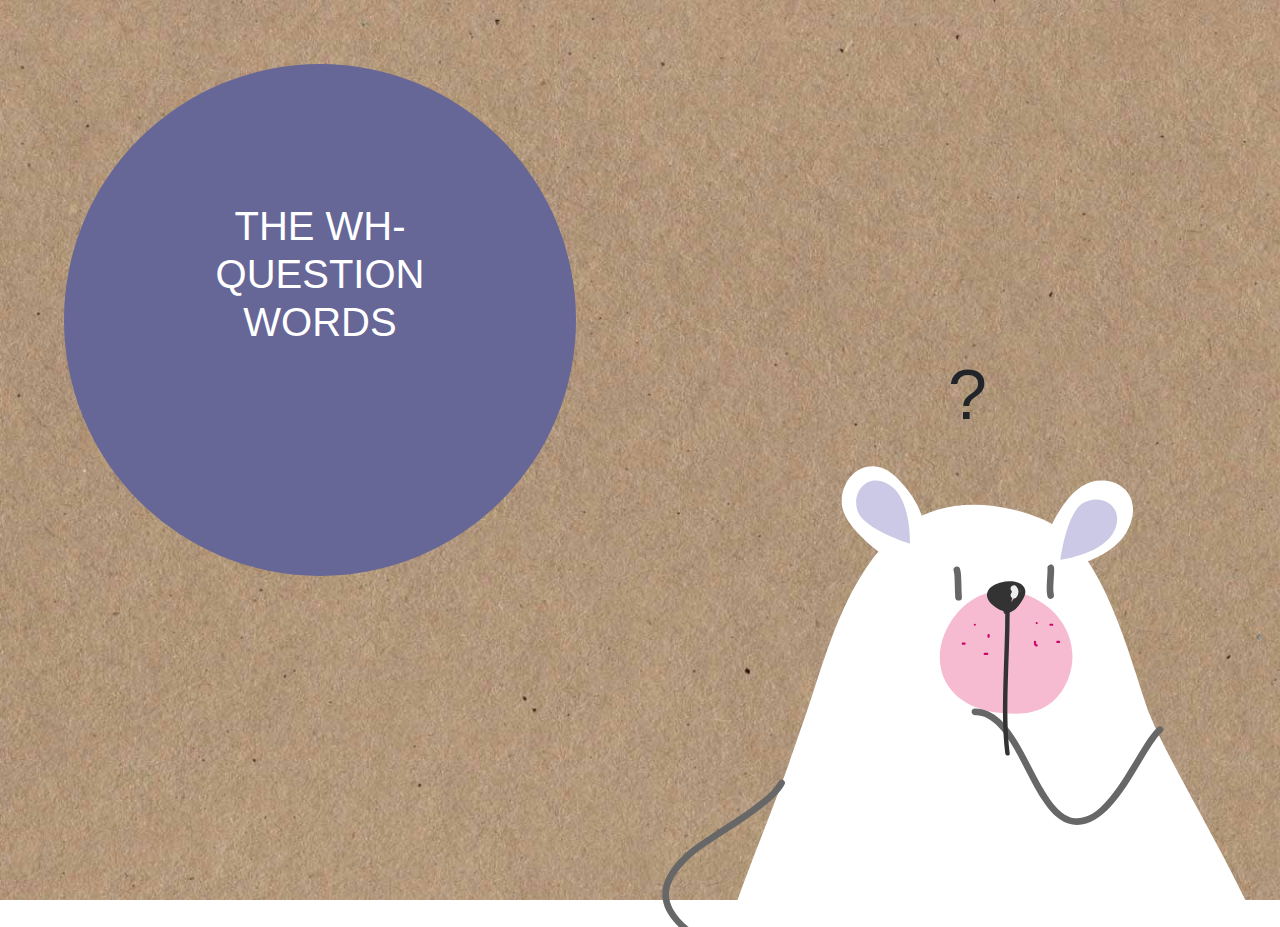
==== index.html @ 99a5041b "Correct css + background optimized image" ====
<!DOCTYPE html>
<html>
	<head>
		<script src="https://ajax.googleapis.com/ajax/libs/jquery/3.4.1/jquery.min.js"></script>
		<link href="https://fonts.googleapis.com/css2?family=Bree+Serif&display=swap" rel="stylesheet">
		<link rel="stylesheet" href="https://stackpath.bootstrapcdn.com/bootstrap/4.3.1/css/bootstrap.min.css" integrity="sha384-ggOyR0iXCbMQv3Xipma34MD+dH/1fQ784/j6cY/iJTQUOhcWr7x9JvoRxT2MZw1T" crossorigin="anonymous">
		<meta name="viewport" content="width=device-width, initial-scale=1.0">
		<meta charset="utf-8">		
		<title>The Wh- question words</title>
	</head>
	<script>
	$(document).ready(function() {
		//changeBoxWidth();
		$(window).resize(function() {
			//changeBoxWidth();
		}
	function changeBoxWidth() {
		if ( $( window ).width() > window.innerWidth) {
		    $('.box').css('width', '100%');
		} else {
		    $('.box').css('width', '50%');
		}
	}
	});
	</script>
	<style>
		html, body, div#cover {
			height: 101%;
		} 
		body {
			box-sizing: border-box;		
	    	background: url(cover-background.jpg) no-repeat center fixed;
	    	background-size: cover;	
	    	text-align: center;
		}
		img {
			width: 100%;
		}
		div#cover {
			position: relative;
		}
		.circle-title {
    		padding: 5%;
		}
		.circle-title div {
		    background-color: #666697;
		    position: relative;
			position: relative;	    
		    display: inline-block;
		    width: 100%;
		    height: 0;
		    padding: 50% 0;
		    border-radius: 50%;	    
		}
		.circle-title h1 {
			margin-top: -23%;	
			color: #FFF;
			text-transform: uppercase;
		    white-space: nowrap;		
		}	
		.illustration {
			position: absolute;
			bottom: 0;
		}
		.question-mark {
		    font-size: 70px;
		}
	@media only screen and (max-width: 320px) {
		img {
		    width: 150%;
		    margin-left: -10%;
		}
	}	
	@media only screen and (max-width: 480px) and (min-height: 800px) {
		.circle-title div {		
			top: 40%;
			transform: translateY(-40%);	
		}
	}	
	@media only screen and (min-width: 576px) {
		
	}
	</style>
	<body class="container-fluid">
		<div id="cover" class="row">
			<div class="box col-md-6 circle-title">
				<div>
					<h1>The Wh-<br/>question<br/>words</h1>
				</div>
			</div>
			<div class="box col-md-6">
				<div class="illustration">
					<div class="question-mark">?</div>
		  			<img src="cover-bear.svg" alt="Polar bear" />
		  		</div>
			</div>
		</div>
	</body>
</html>
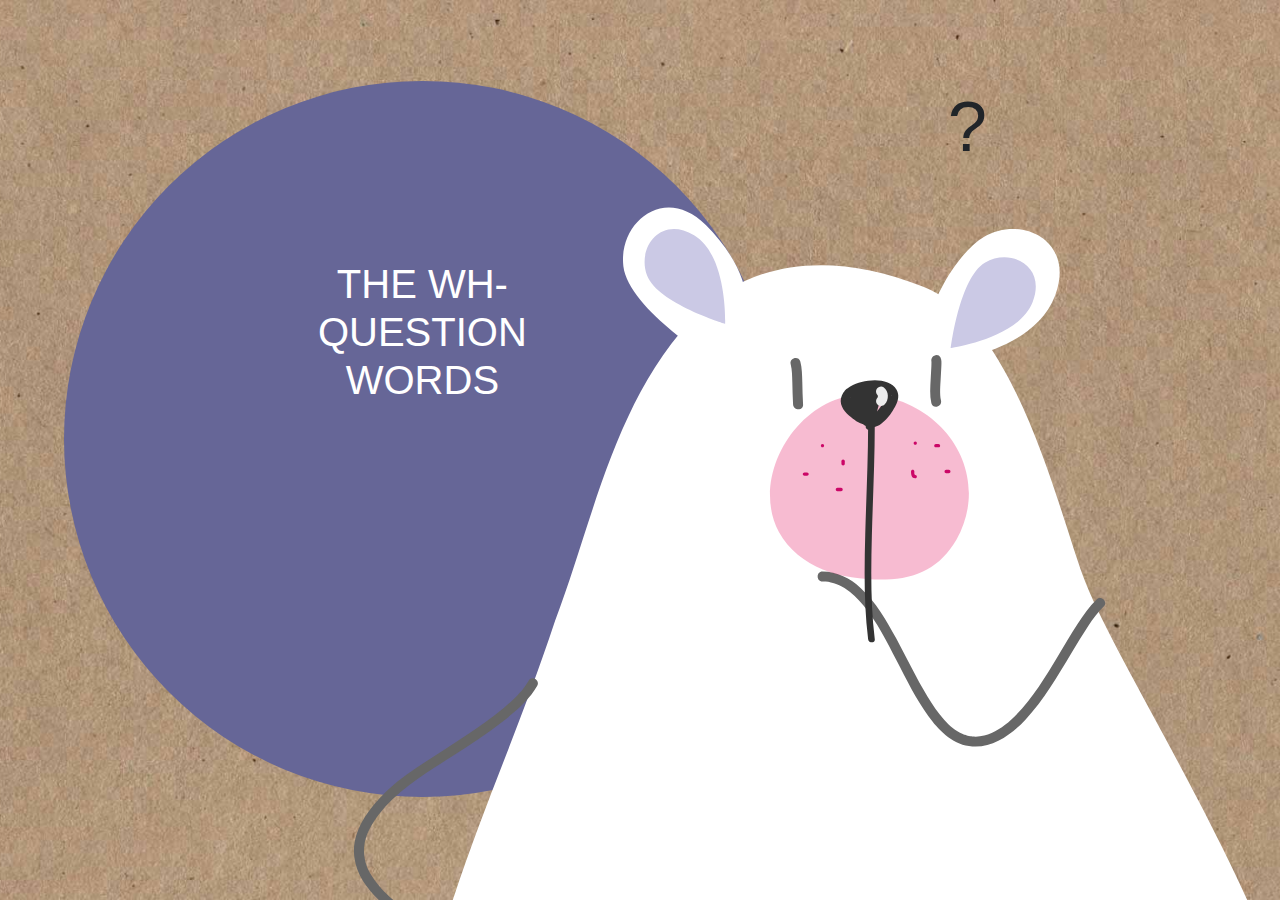
==== commit 87ca9b57: "Add (max-width: 319px) and (min-width: 568px) queries" ====
--- a/index.html
+++ b/index.html
@@ -25,7 +25,7 @@
 	</script>
 	<style>
 		html, body, div#cover {
-			height: 101%;
+			height: 100%;
 		} 
 		body {
 			box-sizing: border-box;		
@@ -53,7 +53,7 @@
 		    border-radius: 50%;	    
 		}
 		.circle-title h1 {
-			margin-top: -23%;	
+			margin-top: -25%;	
 			color: #FFF;
 			text-transform: uppercase;
 		    white-space: nowrap;		
@@ -65,30 +65,43 @@
 		.question-mark {
 		    font-size: 70px;
 		}
-	@media only screen and (max-width: 320px) {
+	@media only screen and (max-width: 319px) {
+		h1 {
+		    font-size: 1.4rem;
+		}		
 		img {
 		    width: 150%;
 		    margin-left: -10%;
 		}
+	}		
+	@media only screen and (min-width: 568px) {
+		.col-sm-6 {
+		    -ms-flex: 0 0 50%;
+		    flex: 0 0 50%;
+		    max-width: 50%;
+		}		
 	}	
-	@media only screen and (max-width: 480px) and (min-height: 800px) {
+	@media only screen and (min-width: 568px) and (min-height: 568px) {
 		.circle-title div {		
-			top: 40%;
-			transform: translateY(-40%);	
+			top: 30%;
+			transform: translateY(-30%);
+		    width: 140%;
+		    padding: 70% 0;				
 		}
+		img {
+		    width: 150%;
+		    margin-left: -50%;
+		}		
 	}	
-	@media only screen and (min-width: 576px) {
-		
-	}
 	</style>
 	<body class="container-fluid">
 		<div id="cover" class="row">
-			<div class="box col-md-6 circle-title">
+			<div class="col-sm-6 circle-title">
 				<div>
 					<h1>The Wh-<br/>question<br/>words</h1>
 				</div>
 			</div>
-			<div class="box col-md-6">
+			<div class="col-sm-6">
 				<div class="illustration">
 					<div class="question-mark">?</div>
 		  			<img src="cover-bear.svg" alt="Polar bear" />
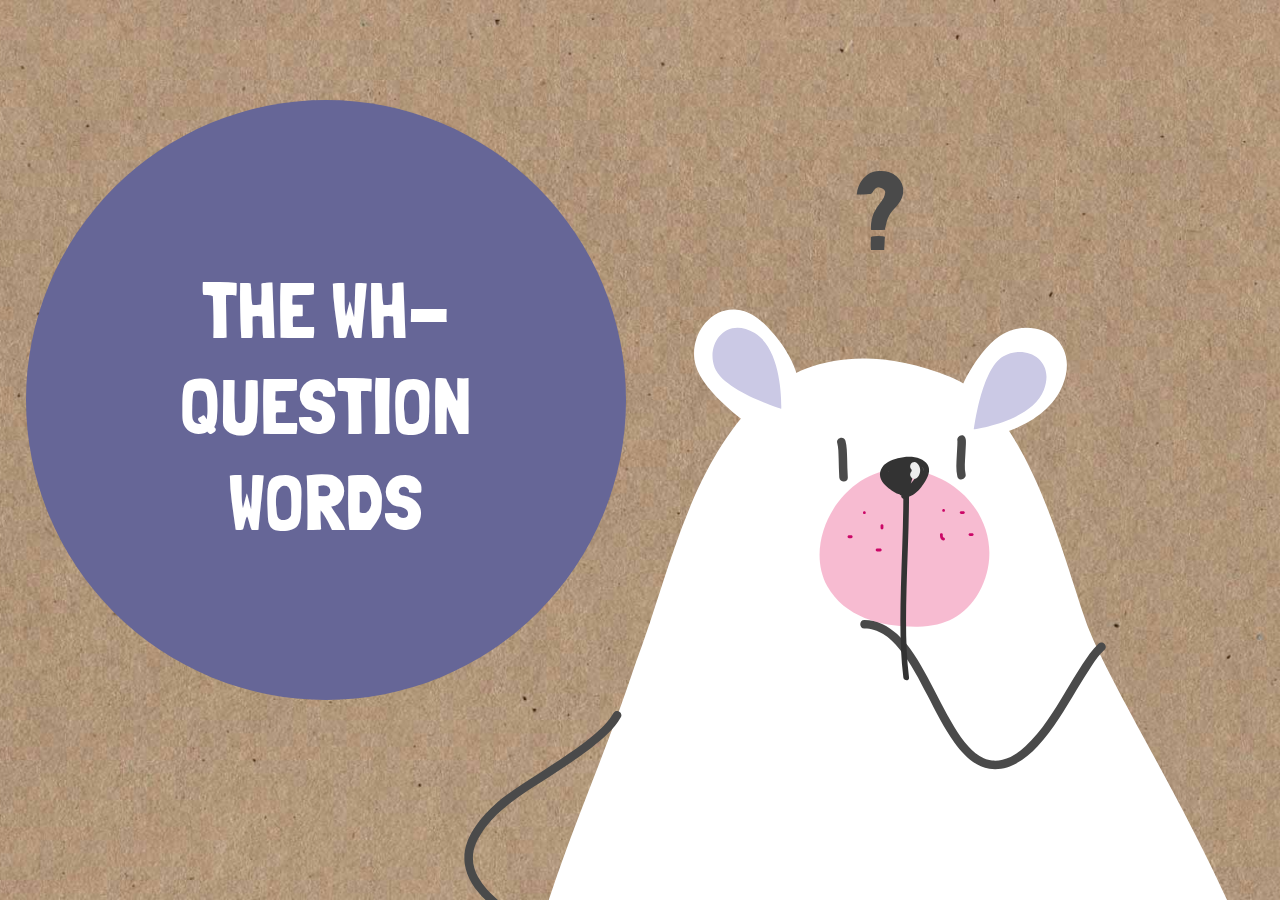
==== commit 9884c4ac: "All queries + change bear.svg" ====
--- a/index.html
+++ b/index.html
@@ -3,6 +3,7 @@
 	<head>
 		<script src="https://ajax.googleapis.com/ajax/libs/jquery/3.4.1/jquery.min.js"></script>
 		<link href="https://fonts.googleapis.com/css2?family=Bree+Serif&display=swap" rel="stylesheet">
+		<link href="https://fonts.googleapis.com/css2?family=Londrina+Solid:wght@900&display=swap" rel="stylesheet">		
 		<link rel="stylesheet" href="https://stackpath.bootstrapcdn.com/bootstrap/4.3.1/css/bootstrap.min.css" integrity="sha384-ggOyR0iXCbMQv3Xipma34MD+dH/1fQ784/j6cY/iJTQUOhcWr7x9JvoRxT2MZw1T" crossorigin="anonymous">
 		<meta name="viewport" content="width=device-width, initial-scale=1.0">
 		<meta charset="utf-8">		
@@ -34,45 +35,63 @@
 	    	text-align: center;
 		}
 		img {
-			width: 100%;
+		    width: 150%;
+		    margin-left: -50%;
 		}
+		h1 {
+			font-size: 1.4em;	
+		}		
 		div#cover {
 			position: relative;
+			font-family: 'Londrina Solid', cursive;			
 		}
 		.circle-title {
-    		padding: 5%;
+    		padding: 4%;
 		}
 		.circle-title div {
 		    background-color: #666697;
-		    position: relative;
-			position: relative;	    
+		    position: relative;  
 		    display: inline-block;
 		    width: 100%;
-		    height: 0;
+		    height: 0;   
 		    padding: 50% 0;
 		    border-radius: 50%;	    
 		}
 		.circle-title h1 {
-			margin-top: -25%;	
+			margin-top: -30%;	
 			color: #FFF;
 			text-transform: uppercase;
-		    white-space: nowrap;		
+		    white-space: nowrap;	
 		}	
 		.illustration {
 			position: absolute;
 			bottom: 0;
 		}
 		.question-mark {
-		    font-size: 70px;
+		    color: #4a4a4a;
+			font-size: 5em;		    
+		}		
+	@media only screen and (min-width: 221px) {		
+		h1 {
+		    font-size: 2.5em;
+		}	
+	}		
+	@media only screen and (min-width: 320px) {	
+		h1 {
+		    font-size: 3.2em;
+		}			
+		img {
+		    width: 90%;
+		    margin-left: 0;
 		}
-	@media only screen and (max-width: 319px) {
+	}	
+	@media only screen and (max-width: 567px) and (max-height: 567px) {
 		h1 {
-		    font-size: 1.4rem;
+		    font-size: 2.5em;
+		}			
+		.col-sm-6 {
+		    width: 50%;
 		}		
-		img {
-		    width: 150%;
-		    margin-left: -10%;
-		}
 	}		
 	@media only screen and (min-width: 568px) {
 		.col-sm-6 {
@@ -81,18 +100,79 @@
 		    max-width: 50%;
 		}		
 	}	
-	@media only screen and (min-width: 568px) and (min-height: 568px) {
+	@media only screen and (min-width: 568px) and (min-height: 500px) {
 		.circle-title div {		
 			top: 30%;
 			transform: translateY(-30%);
 		    width: 140%;
 		    padding: 70% 0;				
 		}
+		.question-mark {
+		    margin-left: -40%;
+		}
 		img {
 		    width: 150%;
 		    margin-left: -50%;
+		}					
+	
+	}	
+	@media only screen and (min-width: 768px) and (min-height: 500px) {	
+		h1 {
+		    font-size: 4em;
+		}	
+		.question-mark {
+			margin-left: -15%;
+			font-size: 6em;					    
 		}		
+		.circle-title {
+		    padding: 2%;
+		}
+		.circle-title div {		
+		    width: 120%;
+		    padding: 60% 0;				
+		}	
+		.circle-title h1 {
+			margin-top: -27%;
+		}
+		img {
+		    width: 120%;
+		    margin-left: -20%;
+		}																
+	}
+	@media only screen and (min-width: 992px) {	
+		h1 {
+		    font-size: 5em;
+		}	
+		.question-mark {
+			font-size: 7em;		    
+		}								
 	}	
+	@media only screen and (min-width: 1200px) {	
+		.circle-title div {
+		    width: 600px;
+		    height: 600px;  
+		    padding: 0;
+		}		
+		.circle-title h1 {
+			margin-top: 27%;
+		}	
+		img {
+		    width: 800px;
+		    margin-left: -200px;
+		}	
+		.question-mark {
+			margin-left: -150px;		    
+		}					
+	}	
+	@media only screen and (min-width: 1200px) and (max-height: 700px) {
+		img {
+	    	width: 80%;
+	    	margin-left: 0;
+		}	
+		.question-mark {
+		    margin-left: 0;
+		}		
+	}				
 	</style>
 	<body class="container-fluid">
 		<div id="cover" class="row">
@@ -103,7 +183,7 @@
 			</div>
 			<div class="col-sm-6">
 				<div class="illustration">
-					<div class="question-mark">?</div>
+					<h1 class="question-mark">?</h1>
 		  			<img src="cover-bear.svg" alt="Polar bear" />
 		  		</div>
 			</div>
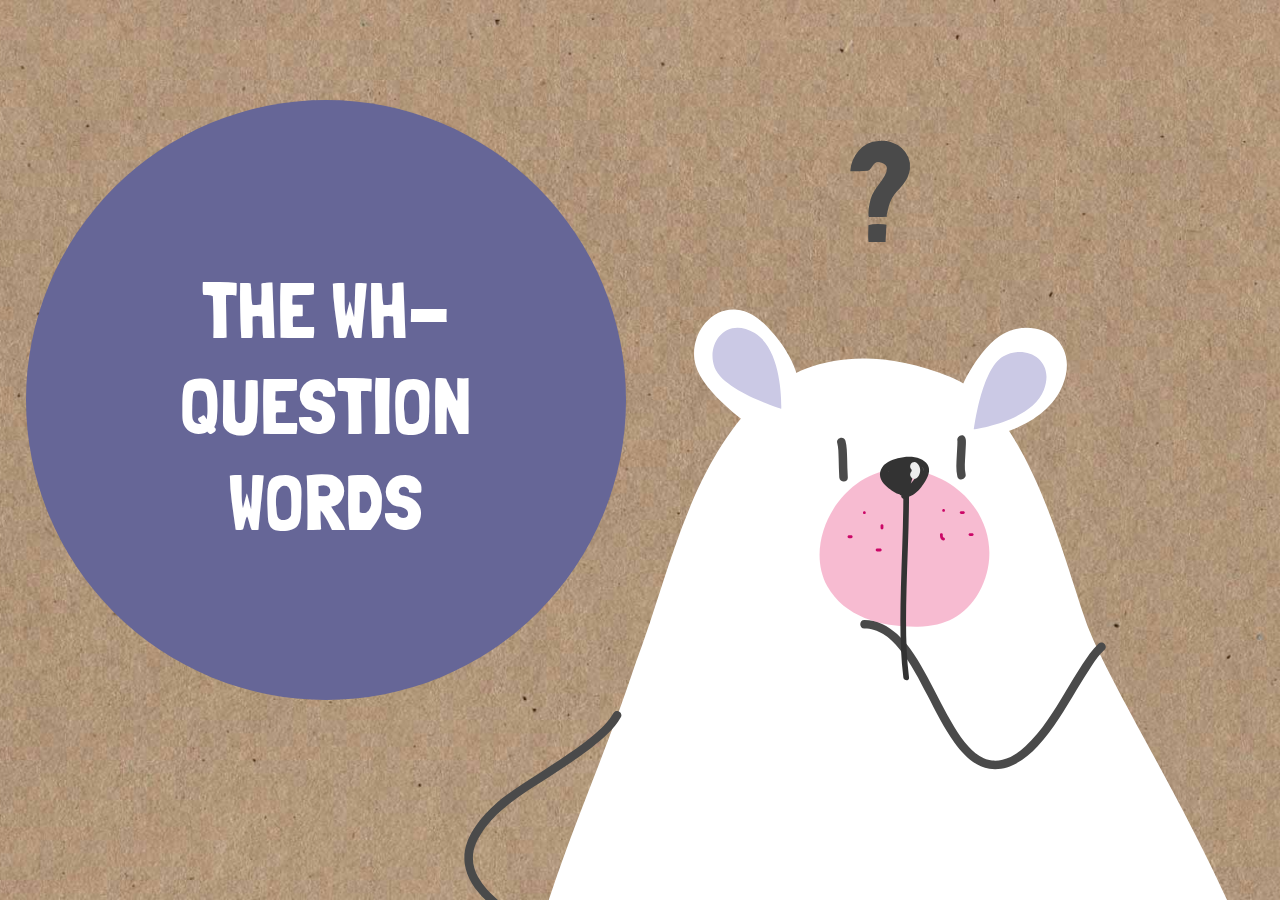
==== commit 87d7ce81: "Add animation. Correct details" ====
--- a/index.html
+++ b/index.html
@@ -69,8 +69,21 @@
 		}
 		.question-mark {
 		    color: #4a4a4a;
-			font-size: 5em;		    
-		}		
+			font-size: 7em;		
+		  	-webkit-animation: question-mark-movement 1s linear infinite;	
+		  	-moz-animation: question-mark-movement 1s linear infinite;	
+		  	animation: question-mark-movement 1s linear infinite;	
+		  	transform-origin: bottom center;		    
+		}
+		@keyframes question-mark-movement {
+		  0%   {transform: rotate(-20deg);}
+		  50%  {transform: rotate(-20deg);}
+		  51%  {transform: rotate(20deg);}
+		  100% {transform: rotate(20deg);}
+		}		
+@-moz-keyframes {}
+@-webkit-keyframes {}
+		
 	@media only screen and (min-width: 221px) {		
 		h1 {
 		    font-size: 2.5em;
@@ -122,7 +135,7 @@
 		}	
 		.question-mark {
 			margin-left: -15%;
-			font-size: 6em;					    
+			font-size: 8em;					    
 		}		
 		.circle-title {
 		    padding: 2%;
@@ -144,7 +157,7 @@
 		    font-size: 5em;
 		}	
 		.question-mark {
-			font-size: 7em;		    
+			font-size: 9em;		    
 		}								
 	}	
 	@media only screen and (min-width: 1200px) {	
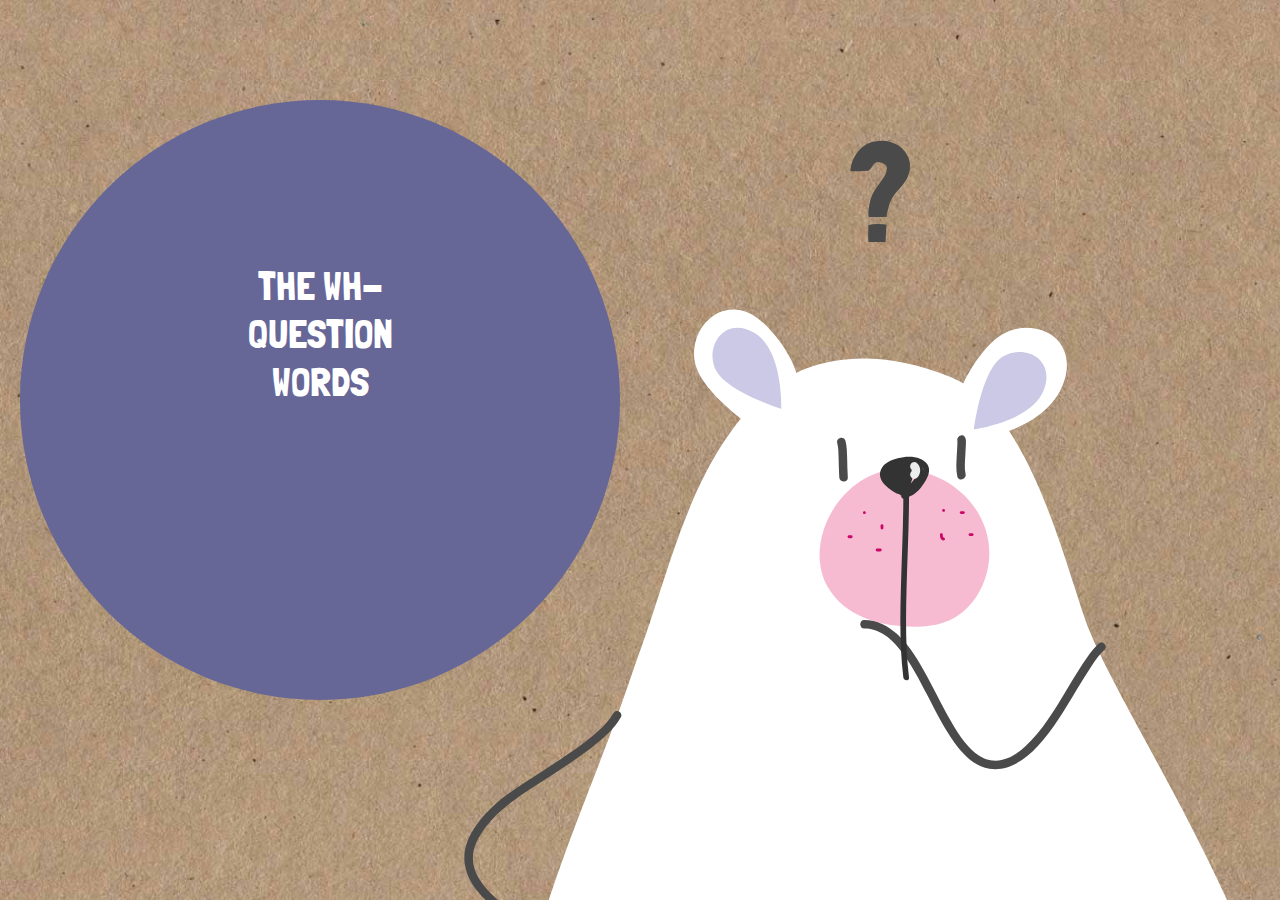
==== commit 52d8561a: "separate files in css, js and html. Delete unused files" ====
--- a/index.html
+++ b/index.html
@@ -2,191 +2,15 @@
 <html>
 	<head>
 		<script src="https://ajax.googleapis.com/ajax/libs/jquery/3.4.1/jquery.min.js"></script>
+		<script src="the-wh-words.js"></script>		
 		<link href="https://fonts.googleapis.com/css2?family=Bree+Serif&display=swap" rel="stylesheet">
-		<link href="https://fonts.googleapis.com/css2?family=Londrina+Solid:wght@900&display=swap" rel="stylesheet">		
+		<link href="https://fonts.googleapis.com/css2?family=Londrina+Solid:wght@900&display=swap" rel="stylesheet">	
+		<link rel="stylesheet" type="text/css" href="the-wh-words.css">			
 		<link rel="stylesheet" href="https://stackpath.bootstrapcdn.com/bootstrap/4.3.1/css/bootstrap.min.css" integrity="sha384-ggOyR0iXCbMQv3Xipma34MD+dH/1fQ784/j6cY/iJTQUOhcWr7x9JvoRxT2MZw1T" crossorigin="anonymous">
 		<meta name="viewport" content="width=device-width, initial-scale=1.0">
 		<meta charset="utf-8">		
 		<title>The Wh- question words</title>
 	</head>
-	<script>
-	$(document).ready(function() {
-		//changeBoxWidth();
-		$(window).resize(function() {
-			//changeBoxWidth();
-		}
-	function changeBoxWidth() {
-		if ( $( window ).width() > window.innerWidth) {
-		    $('.box').css('width', '100%');
-		} else {
-		    $('.box').css('width', '50%');
-		}
-	}
-	});
-	</script>
-	<style>
-		html, body, div#cover {
-			height: 100%;
-		} 
-		body {
-			box-sizing: border-box;		
-	    	background: url(cover-background.jpg) no-repeat center fixed;
-	    	background-size: cover;	
-	    	text-align: center;
-		}
-		img {
-		    width: 150%;
-		    margin-left: -50%;
-		}
-		h1 {
-			font-size: 1.4em;	
-		}		
-		div#cover {
-			position: relative;
-			font-family: 'Londrina Solid', cursive;			
-		}
-		.circle-title {
-    		padding: 4%;
-		}
-		.circle-title div {
-		    background-color: #666697;
-		    position: relative;  
-		    display: inline-block;
-		    width: 100%;
-		    height: 0;   
-		    padding: 50% 0;
-		    border-radius: 50%;	    
-		}
-		.circle-title h1 {
-			margin-top: -30%;	
-			color: #FFF;
-			text-transform: uppercase;
-		    white-space: nowrap;	
-		}	
-		.illustration {
-			position: absolute;
-			bottom: 0;
-		}
-		.question-mark {
-		    color: #4a4a4a;
-			font-size: 7em;		
-		  	-webkit-animation: question-mark-movement 1s linear infinite;	
-		  	-moz-animation: question-mark-movement 1s linear infinite;	
-		  	animation: question-mark-movement 1s linear infinite;	
-		  	transform-origin: bottom center;		    
-		}
-		@keyframes question-mark-movement {
-		  0%   {transform: rotate(-20deg);}
-		  50%  {transform: rotate(-20deg);}
-		  51%  {transform: rotate(20deg);}
-		  100% {transform: rotate(20deg);}
-		}		
-@-moz-keyframes {}
-@-webkit-keyframes {}
-		
-	@media only screen and (min-width: 221px) {		
-		h1 {
-		    font-size: 2.5em;
-		}	
-	}		
-	@media only screen and (min-width: 320px) {	
-		h1 {
-		    font-size: 3.2em;
-		}			
-		img {
-		    width: 90%;
-		    margin-left: 0;
-		}
-	}	
-	@media only screen and (max-width: 567px) and (max-height: 567px) {
-		h1 {
-		    font-size: 2.5em;
-		}			
-		.col-sm-6 {
-		    width: 50%;
-		}		
-	}		
-	@media only screen and (min-width: 568px) {
-		.col-sm-6 {
-		    -ms-flex: 0 0 50%;
-		    flex: 0 0 50%;
-		    max-width: 50%;
-		}		
-	}	
-	@media only screen and (min-width: 568px) and (min-height: 500px) {
-		.circle-title div {		
-			top: 30%;
-			transform: translateY(-30%);
-		    width: 140%;
-		    padding: 70% 0;				
-		}
-		.question-mark {
-		    margin-left: -40%;
-		}
-		img {
-		    width: 150%;
-		    margin-left: -50%;
-		}					
-	
-	}	
-	@media only screen and (min-width: 768px) and (min-height: 500px) {	
-		h1 {
-		    font-size: 4em;
-		}	
-		.question-mark {
-			margin-left: -15%;
-			font-size: 8em;					    
-		}		
-		.circle-title {
-		    padding: 2%;
-		}
-		.circle-title div {		
-		    width: 120%;
-		    padding: 60% 0;				
-		}	
-		.circle-title h1 {
-			margin-top: -27%;
-		}
-		img {
-		    width: 120%;
-		    margin-left: -20%;
-		}																
-	}
-	@media only screen and (min-width: 992px) {	
-		h1 {
-		    font-size: 5em;
-		}	
-		.question-mark {
-			font-size: 9em;		    
-		}								
-	}	
-	@media only screen and (min-width: 1200px) {	
-		.circle-title div {
-		    width: 600px;
-		    height: 600px;  
-		    padding: 0;
-		}		
-		.circle-title h1 {
-			margin-top: 27%;
-		}	
-		img {
-		    width: 800px;
-		    margin-left: -200px;
-		}	
-		.question-mark {
-			margin-left: -150px;		    
-		}					
-	}	
-	@media only screen and (min-width: 1200px) and (max-height: 700px) {
-		img {
-	    	width: 80%;
-	    	margin-left: 0;
-		}	
-		.question-mark {
-		    margin-left: 0;
-		}		
-	}				
-	</style>
 	<body class="container-fluid">
 		<div id="cover" class="row">
 			<div class="col-sm-6 circle-title">
@@ -197,7 +21,7 @@
 			<div class="col-sm-6">
 				<div class="illustration">
 					<h1 class="question-mark">?</h1>
-		  			<img src="cover-bear.svg" alt="Polar bear" />
+		  			<img src="img/cover-bear.svg" alt="Polar bear" />
 		  		</div>
 			</div>
 		</div>
--- a/the-wh-words.css
+++ b/the-wh-words.css
@@ -0,0 +1,162 @@
+html, body, div#cover {
+	height: 100%;
+} 
+body {
+	box-sizing: border-box;		
+	background: url(img/cover-background.jpg) no-repeat center fixed;
+	background-size: cover;	
+	text-align: center;
+}
+img {
+    width: 150%;
+    margin-left: -50%;
+}
+h1 {
+	font-size: 1.4em;	
+}		
+div#cover {
+	position: relative;
+	font-family: 'Londrina Solid', cursive;		
+    text-align: center;
+}
+.circle-title {
+	padding: 4%;
+}
+.circle-title div {
+    background-color: #666697;
+    position: relative;  
+    display: inline-block;
+    width: 100%;
+    height: 0;   
+    padding: 50% 0;
+    border-radius: 50%;	    
+}
+.circle-title h1 {
+	margin-top: -30%;	
+	color: #FFF;
+	text-transform: uppercase;
+    white-space: nowrap;	
+}	
+.illustration {
+	position: absolute;
+	bottom: 0;
+}
+.question-mark {
+    color: #4a4a4a;
+	font-size: 7em;		
+  	-webkit-animation: question-mark-movement 1s linear infinite;	
+  	-moz-animation: question-mark-movement 1s linear infinite;	
+  	animation: question-mark-movement 1s linear infinite;	
+  	transform-origin: bottom center;		    
+}
+@keyframes question-mark-movement {
+  0%   {transform: rotate(-20deg);}
+  50%  {transform: rotate(-20deg);}
+  51%  {transform: rotate(20deg);}
+  100% {transform: rotate(20deg);}
+}		
+@-moz-keyframes {}
+@-webkit-keyframes {}
+
+@media only screen and (min-width: 221px) {		
+h1 {
+    font-size: 2.5em;
+}	
+}		
+@media only screen and (min-width: 320px) {	
+h1 {
+    font-size: 3.2em;
+}			
+img {
+    width: 90%;
+    margin-left: 0;
+}
+}	
+@media only screen and (max-width: 567px) and (max-height: 567px) {
+h1 {
+    font-size: 2.5em;
+}			
+.col-sm-6 {
+    width: 50%;
+}		
+}		
+@media only screen and (min-width: 568px) {
+.col-sm-6 {
+    -ms-flex: 0 0 50%;
+    flex: 0 0 50%;
+    max-width: 50%;
+}		
+}	
+@media only screen and (min-width: 568px) and (min-height: 500px) {
+.circle-title div {		
+	top: 30%;
+	transform: translateY(-30%);
+    width: 140%;
+    padding: 70% 0;				
+}
+.question-mark {
+    margin-left: -40%;
+}
+img {
+    width: 150%;
+    margin-left: -50%;
+}					
+
+}	
+@media only screen and (min-width: 768px) and (min-height: 500px) {	
+h1 {
+    font-size: 4em;
+}	
+.question-mark {
+	margin-left: -15%;
+	font-size: 8em;					    
+}		
+.circle-title {
+    padding: 2%;
+}
+.circle-title div {		
+    width: 120%;
+    padding: 60% 0;				
+}	
+.circle-title h1 {
+	margin-top: -27%;
+}
+img {
+    width: 120%;
+    margin-left: -20%;
+}																
+}
+@media only screen and (min-width: 992px) {	
+h1 {
+    font-size: 5em;
+}	
+.question-mark {
+	font-size: 9em;		    
+}								
+}	
+@media only screen and (min-width: 1200px) {	
+.circle-title div {
+    width: 600px;
+    height: 600px;  
+    padding: 0;
+}		
+.circle-title h1 {
+	margin-top: 27%;
+}	
+img {
+    width: 800px;
+    margin-left: -200px;
+}	
+.question-mark {
+	margin-left: -150px;		    
+}					
+}	
+@media only screen and (min-width: 1200px) and (max-height: 700px) {
+img {
+	width: 80%;
+	margin-left: 0;
+}	
+.question-mark {
+    margin-left: 0;
+}		
+}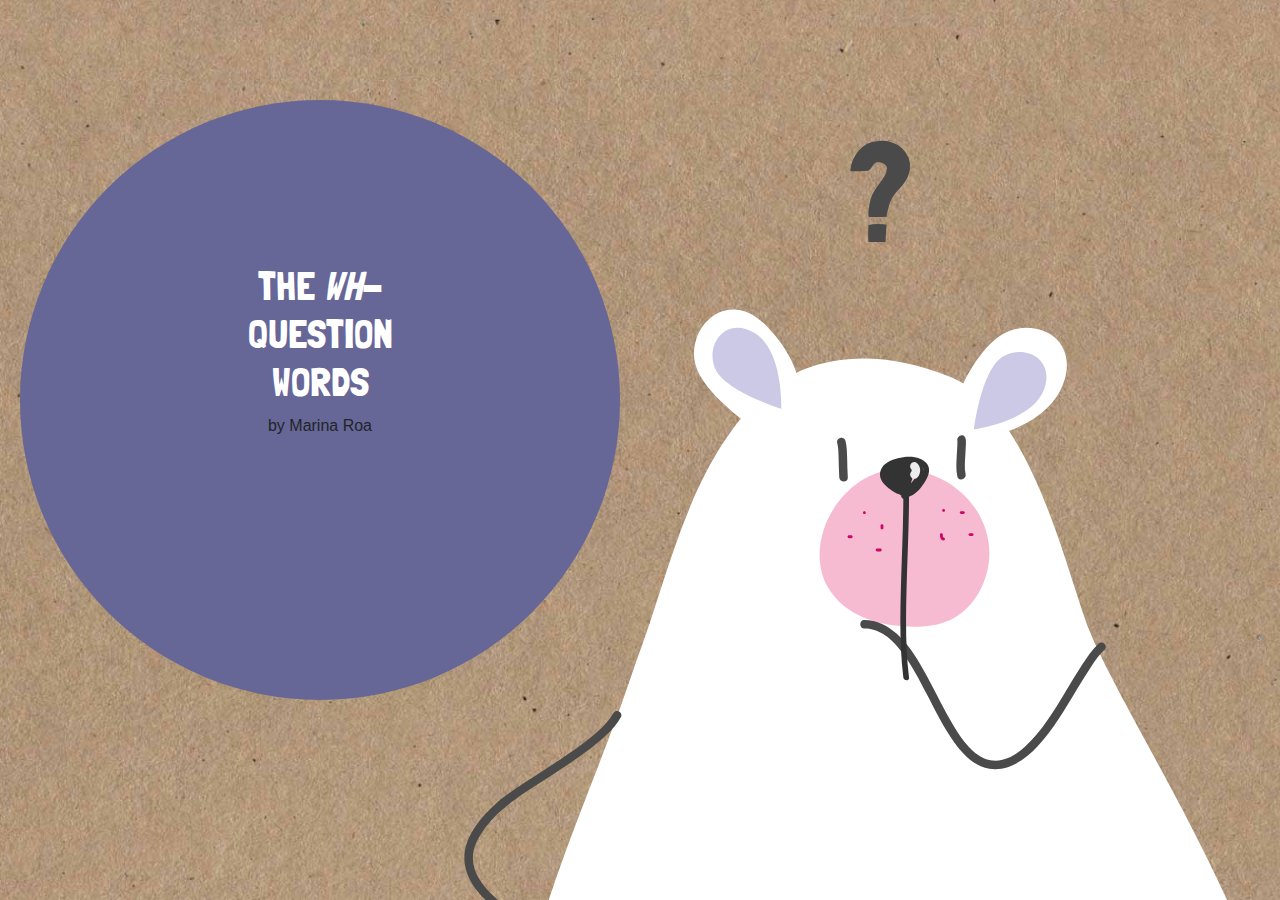
==== commit 4046e96c: "change index.html" ====
--- a/index.html
+++ b/index.html
@@ -15,7 +15,8 @@
 		<div id="cover" class="row">
 			<div class="col-sm-6 circle-title">
 				<div>
-					<h1>The Wh-<br/>question<br/>words</h1>
+					<h1>The <i>Wh</i>-<br/>question<br/>words</h1>
+					<p>by Marina Roa</p>
 				</div>
 			</div>
 			<div class="col-sm-6">
--- a/the-wh-words.css
+++ b/the-wh-words.css
@@ -1,4 +1,4 @@
-html, body, div#cover {
+html, body, div#cover, .tab-index {
 	height: 100%;
 } 
 body {
@@ -13,10 +13,39 @@
 }
 h1 {
 	font-size: 1.4em;	
+    font-family: 'Londrina Solid', cursive; 
+    text-transform: uppercase;    
 }		
 div#cover {
-	position: relative;
-	font-family: 'Londrina Solid', cursive;		
+	position: relative;	
+    text-align: center;
+}
+.wh-card{
+    font-family: 'Bree Serif', serif;
+}
+.wh-card h1 {
+    margin-top: 5%;
+    padding: 10px 30px;
+    width: 88%;
+    color: #666697;
+    background-color: rgba(255, 255, 255, 0.5);
+    border-radius: 0 10px 10px 0;
+}
+.wh-card .text {
+    margin: 30px;
+}
+.wh-card p {
+    color: #FFF;
+    margin-bottom: 0;
+}
+.tab {
+    height: 20vh;
+    text-align: center;
+    padding-left: 30%;
+}
+.tab p {
+    text-transform: uppercase;
+    font-size: 12px;
     text-align: center;
 }
 .circle-title {
@@ -34,7 +63,6 @@
 .circle-title h1 {
 	margin-top: -30%;	
 	color: #FFF;
-	text-transform: uppercase;
     white-space: nowrap;	
 }	
 .illustration {
@@ -57,7 +85,6 @@
 }		
 @-moz-keyframes {}
 @-webkit-keyframes {}
-
 @media only screen and (min-width: 221px) {		
 h1 {
     font-size: 2.5em;
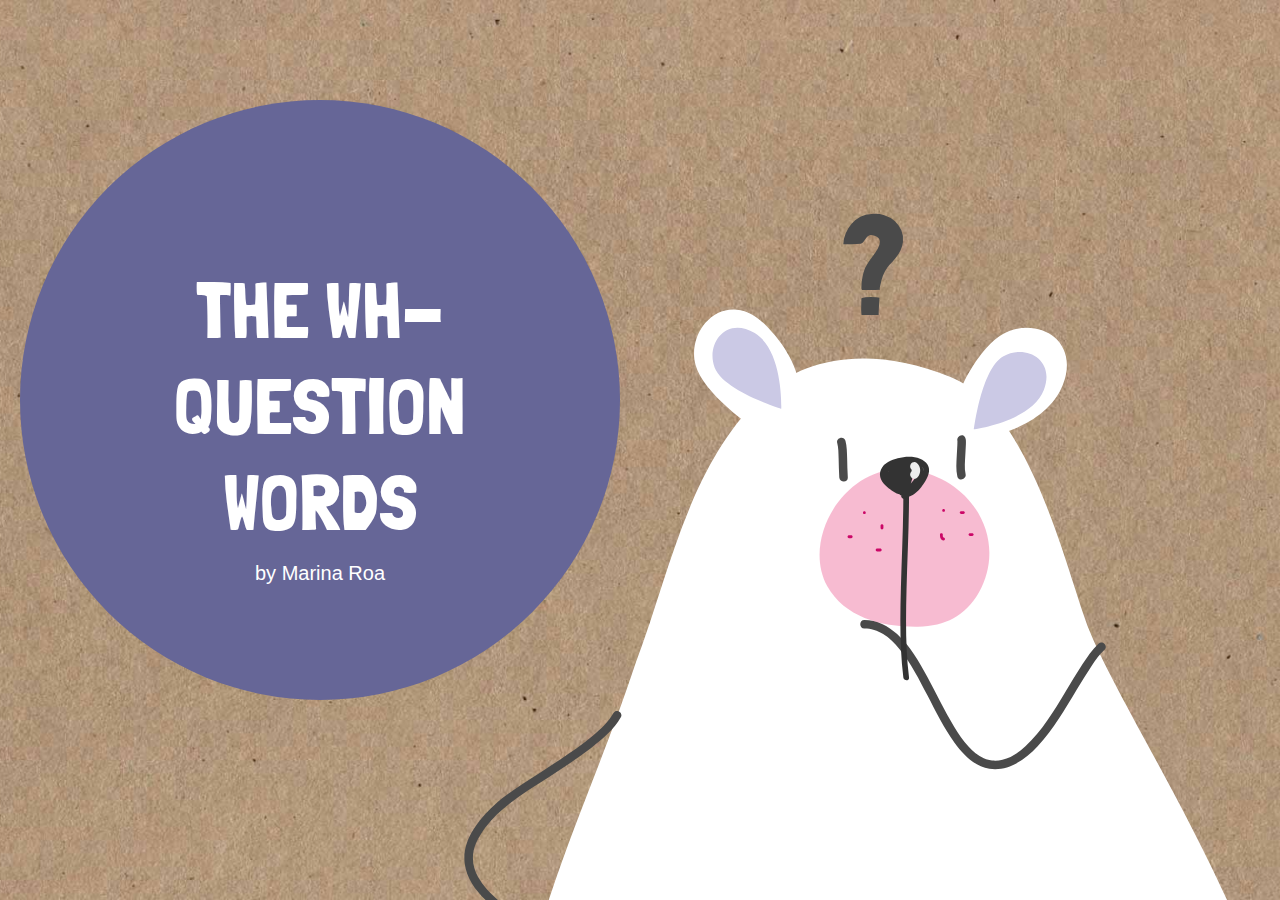
==== commit e36311a8: "Add href to first page and text /illustration author (Marina Roa)" ====
--- a/index.html
+++ b/index.html
@@ -3,7 +3,7 @@
 	<head>
 		<script src="https://ajax.googleapis.com/ajax/libs/jquery/3.4.1/jquery.min.js"></script>
 		<script src="the-wh-words.js"></script>		
-		<link href="https://fonts.googleapis.com/css2?family=Bree+Serif&display=swap" rel="stylesheet">
+		<link href="https://fonts.googleapis.com/css2?family=Questrial&display=swap" rel="stylesheet"> 
 		<link href="https://fonts.googleapis.com/css2?family=Londrina+Solid:wght@900&display=swap" rel="stylesheet">	
 		<link rel="stylesheet" type="text/css" href="the-wh-words.css">			
 		<link rel="stylesheet" href="https://stackpath.bootstrapcdn.com/bootstrap/4.3.1/css/bootstrap.min.css" integrity="sha384-ggOyR0iXCbMQv3Xipma34MD+dH/1fQ784/j6cY/iJTQUOhcWr7x9JvoRxT2MZw1T" crossorigin="anonymous">
@@ -12,19 +12,21 @@
 		<title>The Wh- question words</title>
 	</head>
 	<body class="container-fluid">
-		<div id="cover" class="row">
-			<div class="col-sm-6 circle-title">
-				<div>
-					<h1>The <i>Wh</i>-<br/>question<br/>words</h1>
-					<p>by Marina Roa</p>
+		<a href="01-introduction.html">
+			<div id="cover" class="row">
+				<div class="col-sm-6 circle-title">
+					<div>
+						<h1>The Wh-<br/>question<br/>words</h1>
+						<p>by Marina Roa</p>
+					</div>
+				</div>
+				<div class="col-sm-6">
+					<div class="illustration">
+						<h1 class="question-mark">?</h1>
+			  			<img src="img/cover-bear.svg" alt="Polar bear" />
+			  		</div>
 				</div>
 			</div>
-			<div class="col-sm-6">
-				<div class="illustration">
-					<h1 class="question-mark">?</h1>
-		  			<img src="img/cover-bear.svg" alt="Polar bear" />
-		  		</div>
-			</div>
-		</div>
+		</a>
 	</body>
 </html>--- a/the-wh-words.css
+++ b/the-wh-words.css
@@ -1,18 +1,14 @@
-html, body, div#cover, .tab-index {
+html, body, div#cover, div.wh-card > div, div.tab-index {
 	height: 100%;
 } 
 body {
 	box-sizing: border-box;		
 	background: url(img/cover-background.jpg) no-repeat center fixed;
 	background-size: cover;	
-	text-align: center;
-}
-img {
-    width: 150%;
-    margin-left: -50%;
+	text-align: center;   
 }
 h1 {
-	font-size: 1.4em;	
+	font-size: 1.4em !important;	
     font-family: 'Londrina Solid', cursive; 
     text-transform: uppercase;    
 }		
@@ -20,11 +16,14 @@
 	position: relative;	
     text-align: center;
 }
-.wh-card{
-    font-family: 'Bree Serif', serif;
+.wh-card {
+    font-family: 'Questrial', sans-serif;
+}
+.wh-card .title {
+    padding-top: 10%;    
+    height: 30vh;
 }
 .wh-card h1 {
-    margin-top: 5%;
     padding: 10px 30px;
     width: 88%;
     color: #666697;
@@ -32,24 +31,56 @@
     border-radius: 0 10px 10px 0;
 }
 .wh-card .text {
-    margin: 30px;
+    height: 70vh;
+    display: table-cell;
+    vertical-align: middle;
+    width: 100%;
 }
 .wh-card p {
+    width: 60%;
+    margin: auto;    
     color: #FFF;
     margin-bottom: 0;
+    font-size: 1.3em;
+}
+.wh-card > div.col-2 {
+    background-color: #969696;
+}
+.tab-index {
+    background-color: #f9f9f9;
+    border-radius: 0 30px 30px 0;
 }
 .tab {
+    position: relative;
     height: 20vh;
     text-align: center;
-    padding-left: 30%;
+    padding: 15%;
+    border-top: 1px solid #969696;
+    border-radius: 0 30px 0 0;
+    font-family: 'Source Sans Pro', sans-serif;
+}
+.tab a {
+    margin: 0;
+    position: absolute;
+    top: 50%;
+    left: 50%;
+    transform: translate(-50%, -50%);
+}
+.tab img {
+    height: 100%;
+    max-height: 40px;
+    max-width: 40px;
 }
 .tab p {
     text-transform: uppercase;
     font-size: 12px;
     text-align: center;
+    color: #636363;
+    width: 100%;
 }
 .circle-title {
 	padding: 4%;
+    color: #FFF;    
 }
 .circle-title div {
     background-color: #666697;
@@ -62,16 +93,25 @@
 }
 .circle-title h1 {
 	margin-top: -30%;	
-	color: #FFF;
     white-space: nowrap;	
-}	
+}
+.circle-title p {
+    font-size: 20px;
+}
 .illustration {
 	position: absolute;
 	bottom: 0;
 }
+.illustration img {
+    width: 150%;
+    margin-left: -50%;
+}
 .question-mark {
-    color: #4a4a4a;
-	font-size: 7em;		
+    position: absolute;	
+    margin-top: -66%;
+    left: 20%; 
+    font-size: 5em !important;           	
+    color: #4a4a4a;    
   	-webkit-animation: question-mark-movement 1s linear infinite;	
   	-moz-animation: question-mark-movement 1s linear infinite;	
   	animation: question-mark-movement 1s linear infinite;	
@@ -86,104 +126,115 @@
 @-moz-keyframes {}
 @-webkit-keyframes {}
 @media only screen and (min-width: 221px) {		
-h1 {
-    font-size: 2.5em;
-}	
+    h1 {
+        font-size: 2.5em !important;
+    }	
+    .question-mark {
+        margin-top: -50%;
+        font-size: 6em !important;
+    }
 }		
 @media only screen and (min-width: 320px) {	
-h1 {
-    font-size: 3.2em;
-}			
-img {
-    width: 90%;
-    margin-left: 0;
-}
+/*    h1 {
+        font-size: 3.2em !important;
+    }	*/		
+    .illustration img {
+        width: 90%;
+        margin-left: 0;
+    }
+    .question-mark {
+        margin-top: -32%;
+        left: 46%;    
+    }
 }	
 @media only screen and (max-width: 567px) and (max-height: 567px) {
-h1 {
-    font-size: 2.5em;
-}			
-.col-sm-6 {
-    width: 50%;
-}		
-}		
+    h1 {
+        font-size: 2.5em !important;
+    }			
+    .col-sm-6 {
+        width: 50%;
+    }				
+}	
 @media only screen and (min-width: 568px) {
-.col-sm-6 {
-    -ms-flex: 0 0 50%;
-    flex: 0 0 50%;
-    max-width: 50%;
-}		
-}	
+    .col-sm-6 {
+        -ms-flex: 0 0 50%;
+        flex: 0 0 50%;
+        max-width: 50%;
+    }
+}
 @media only screen and (min-width: 568px) and (min-height: 500px) {
-.circle-title div {		
-	top: 30%;
-	transform: translateY(-30%);
-    width: 140%;
-    padding: 70% 0;				
-}
-.question-mark {
-    margin-left: -40%;
-}
-img {
-    width: 150%;
-    margin-left: -50%;
-}					
-
+    .circle-title div {		
+    	top: 30%;
+    	transform: translateY(-30%);
+        width: 140%;
+        padding: 70% 0;				
+    }
+    .illustration img {
+        width: 150%;
+        margin-left: -50%;
+    }	
+    .question-mark {
+        margin-top: -30%;
+        left: 22%;
+    }				
 }	
 @media only screen and (min-width: 768px) and (min-height: 500px) {	
-h1 {
-    font-size: 4em;
-}	
-.question-mark {
-	margin-left: -15%;
-	font-size: 8em;					    
-}		
-.circle-title {
-    padding: 2%;
-}
-.circle-title div {		
-    width: 120%;
-    padding: 60% 0;				
-}	
-.circle-title h1 {
-	margin-top: -27%;
-}
-img {
-    width: 120%;
-    margin-left: -20%;
-}																
+    h1 {
+        font-size: 4em !important;
+    }	
+    .question-mark {
+    	font-size: 8em !important;	
+        left: 39%;    				    
+    }		
+    .circle-title {
+        padding: 2%;
+    }
+    --.circle-title div {		
+        width: 120%;
+        padding: 60% 0;				
+    }	
+    .circle-title h1 {
+    	margin-top: -27%;
+    }
+    .illustration img {
+        width: 120%;
+        margin-left: -20%;
+    }																
 }
 @media only screen and (min-width: 992px) {	
-h1 {
-    font-size: 5em;
-}	
-.question-mark {
-	font-size: 9em;		    
-}								
+    h1 {
+        font-size: 5em !important;
+    }	
+    .question-mark {
+    	font-size: 9em !important;
+        margin-top: -24%;    		    
+    }								
 }	
 @media only screen and (min-width: 1200px) {	
-.circle-title div {
-    width: 600px;
-    height: 600px;  
-    padding: 0;
-}		
-.circle-title h1 {
-	margin-top: 27%;
-}	
-img {
-    width: 800px;
-    margin-left: -200px;
-}	
-.question-mark {
-	margin-left: -150px;		    
-}					
+    .circle-title div {
+        width: 600px;
+        height: 600px;  
+        padding: 0;
+    }		
+    .circle-title h1 {
+    	margin-top: 27%;
+    }	
+    .illustration img {
+        width: 800px;
+        margin-left: -200px;
+    }	
+    .question-mark {
+        font-size: 9em !important;
+        left: 31%;  
+        margin-top: -18%;             
+    }       					
 }	
 @media only screen and (min-width: 1200px) and (max-height: 700px) {
-img {
-	width: 80%;
-	margin-left: 0;
-}	
-.question-mark {
-    margin-left: 0;
-}		
+    .illustration img {
+    	width: 80%;
+    	margin-left: 0;
+    }	
+    .question-mark {
+        left: 49%;
+    }    	
 }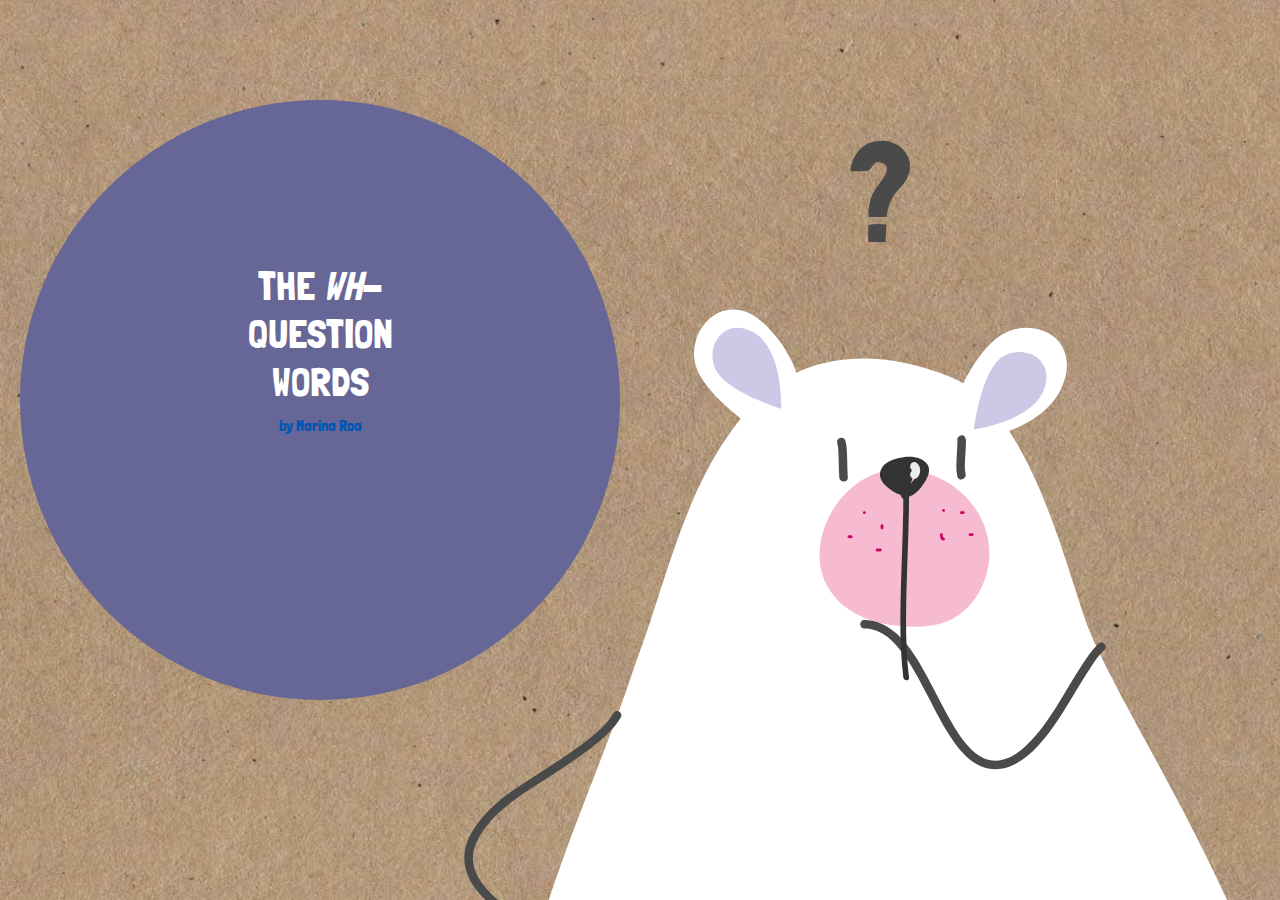
==== commit e6e8f103: "Merge branch 'master' into 01-introduction" ====
--- a/index.html
+++ b/index.html
@@ -16,7 +16,7 @@
 			<div id="cover" class="row">
 				<div class="col-sm-6 circle-title">
 					<div>
-						<h1>The Wh-<br/>question<br/>words</h1>
+						<h1>The <i>Wh</i>-<br/>question<br/>words</h1>
 						<p>by Marina Roa</p>
 					</div>
 				</div>
--- a/the-wh-words.css
+++ b/the-wh-words.css
@@ -1,86 +1,26 @@
-html, body, div#cover, div.wh-card > div, div.tab-index {
+html, body, div#cover {
 	height: 100%;
 } 
 body {
 	box-sizing: border-box;		
 	background: url(img/cover-background.jpg) no-repeat center fixed;
 	background-size: cover;	
-	text-align: center;   
+	text-align: center;
+}
+img {
+    width: 150%;
+    margin-left: -50%;
 }
 h1 {
-	font-size: 1.4em !important;	
-    font-family: 'Londrina Solid', cursive; 
-    text-transform: uppercase;    
+	font-size: 1.4em;	
 }		
 div#cover {
-	position: relative;	
+	position: relative;
+	font-family: 'Londrina Solid', cursive;		
     text-align: center;
-}
-.wh-card {
-    font-family: 'Questrial', sans-serif;
-}
-.wh-card .title {
-    padding-top: 10%;    
-    height: 30vh;
-}
-.wh-card h1 {
-    padding: 10px 30px;
-    width: 88%;
-    color: #666697;
-    background-color: rgba(255, 255, 255, 0.5);
-    border-radius: 0 10px 10px 0;
-}
-.wh-card .text {
-    height: 70vh;
-    display: table-cell;
-    vertical-align: middle;
-    width: 100%;
-}
-.wh-card p {
-    width: 60%;
-    margin: auto;    
-    color: #FFF;
-    margin-bottom: 0;
-    font-size: 1.3em;
-}
-.wh-card > div.col-2 {
-    background-color: #969696;
-}
-.tab-index {
-    background-color: #f9f9f9;
-    border-radius: 0 30px 30px 0;
-}
-.tab {
-    position: relative;
-    height: 20vh;
-    text-align: center;
-    padding: 15%;
-    border-top: 1px solid #969696;
-    border-radius: 0 30px 0 0;
-    font-family: 'Source Sans Pro', sans-serif;
-}
-.tab a {
-    margin: 0;
-    position: absolute;
-    top: 50%;
-    left: 50%;
-    transform: translate(-50%, -50%);
-}
-.tab img {
-    height: 100%;
-    max-height: 40px;
-    max-width: 40px;
-}
-.tab p {
-    text-transform: uppercase;
-    font-size: 12px;
-    text-align: center;
-    color: #636363;
-    width: 100%;
 }
 .circle-title {
 	padding: 4%;
-    color: #FFF;    
 }
 .circle-title div {
     background-color: #666697;
@@ -93,25 +33,17 @@
 }
 .circle-title h1 {
 	margin-top: -30%;	
+	color: #FFF;
+	text-transform: uppercase;
     white-space: nowrap;	
-}
-.circle-title p {
-    font-size: 20px;
-}
+}	
 .illustration {
 	position: absolute;
 	bottom: 0;
 }
-.illustration img {
-    width: 150%;
-    margin-left: -50%;
-}
 .question-mark {
-    position: absolute;	
-    margin-top: -66%;
-    left: 20%; 
-    font-size: 5em !important;           	
-    color: #4a4a4a;    
+    color: #4a4a4a;
+	font-size: 7em;		
   	-webkit-animation: question-mark-movement 1s linear infinite;	
   	-moz-animation: question-mark-movement 1s linear infinite;	
   	animation: question-mark-movement 1s linear infinite;	
@@ -125,116 +57,106 @@
 }		
 @-moz-keyframes {}
 @-webkit-keyframes {}
+
 @media only screen and (min-width: 221px) {		
-    h1 {
-        font-size: 2.5em !important;
-    }	
-    .question-mark {
-        margin-top: -50%;
-        font-size: 6em !important;
-    }
+h1 {
+    font-size: 2.5em;
+}	
 }		
 @media only screen and (min-width: 320px) {	
-/*    h1 {
-        font-size: 3.2em !important;
-    }	*/		
-    .illustration img {
-        width: 90%;
-        margin-left: 0;
-    }
-    .question-mark {
-        margin-top: -32%;
-        left: 46%;    
-    }
+h1 {
+    font-size: 3.2em;
+}			
+img {
+    width: 90%;
+    margin-left: 0;
+}
 }	
 @media only screen and (max-width: 567px) and (max-height: 567px) {
-    h1 {
-        font-size: 2.5em !important;
-    }			
-    .col-sm-6 {
-        width: 50%;
-    }				
+h1 {
+    font-size: 2.5em;
+}			
+.col-sm-6 {
+    width: 50%;
+}		
+}		
+@media only screen and (min-width: 568px) {
+.col-sm-6 {
+    -ms-flex: 0 0 50%;
+    flex: 0 0 50%;
+    max-width: 50%;
+}		
 }	
-@media only screen and (min-width: 568px) {
-    .col-sm-6 {
-        -ms-flex: 0 0 50%;
-        flex: 0 0 50%;
-        max-width: 50%;
-    }
+@media only screen and (min-width: 568px) and (min-height: 500px) {
+.circle-title div {		
+	top: 30%;
+	transform: translateY(-30%);
+    width: 140%;
+    padding: 70% 0;				
 }
-@media only screen and (min-width: 568px) and (min-height: 500px) {
-    .circle-title div {		
-    	top: 30%;
-    	transform: translateY(-30%);
-        width: 140%;
-        padding: 70% 0;				
-    }
-    .illustration img {
-        width: 150%;
-        margin-left: -50%;
-    }	
-    .question-mark {
-        margin-top: -30%;
-        left: 22%;
-    }				
+.question-mark {
+    margin-left: -40%;
+}
+img {
+    width: 150%;
+    margin-left: -50%;
+}					
+
 }	
 @media only screen and (min-width: 768px) and (min-height: 500px) {	
-    h1 {
-        font-size: 4em !important;
-    }	
-    .question-mark {
-    	font-size: 8em !important;	
-        left: 39%;    				    
-    }		
-    .circle-title {
-        padding: 2%;
-    }
-    --.circle-title div {		
-        width: 120%;
-        padding: 60% 0;				
-    }	
-    .circle-title h1 {
-    	margin-top: -27%;
-    }
-    .illustration img {
-        width: 120%;
-        margin-left: -20%;
-    }																
+h1 {
+    font-size: 4em;
+}	
+.question-mark {
+	margin-left: -15%;
+	font-size: 8em;					    
+}		
+.circle-title {
+    padding: 2%;
+}
+.circle-title div {		
+    width: 120%;
+    padding: 60% 0;				
+}	
+.circle-title h1 {
+	margin-top: -27%;
+}
+img {
+    width: 120%;
+    margin-left: -20%;
+}																
 }
 @media only screen and (min-width: 992px) {	
-    h1 {
-        font-size: 5em !important;
-    }	
-    .question-mark {
-    	font-size: 9em !important;
-        margin-top: -24%;    		    
-    }								
+h1 {
+    font-size: 5em;
+}	
+.question-mark {
+	font-size: 9em;		    
+}								
 }	
 @media only screen and (min-width: 1200px) {	
-    .circle-title div {
-        width: 600px;
-        height: 600px;  
-        padding: 0;
-    }		
-    .circle-title h1 {
-    	margin-top: 27%;
-    }	
-    .illustration img {
-        width: 800px;
-        margin-left: -200px;
-    }	
-    .question-mark {
-        font-size: 9em !important;
-        left: 31%;  
-        margin-top: -18%;             
-    }       					
+.circle-title div {
+    width: 600px;
+    height: 600px;  
+    padding: 0;
+}		
+.circle-title h1 {
+	margin-top: 27%;
+}	
+img {
+    width: 800px;
+    margin-left: -200px;
+}	
+.question-mark {
+	margin-left: -150px;		    
+}					
 }	
 @media only screen and (min-width: 1200px) and (max-height: 700px) {
-    .illustration img {
-    	width: 80%;
-    	margin-left: 0;
-    }	
-    .question-mark {
-        left: 49%;
-    }    	
+img {
+	width: 80%;
+	margin-left: 0;
+}	
+.question-mark {
+    margin-left: 0;
+}		
 }